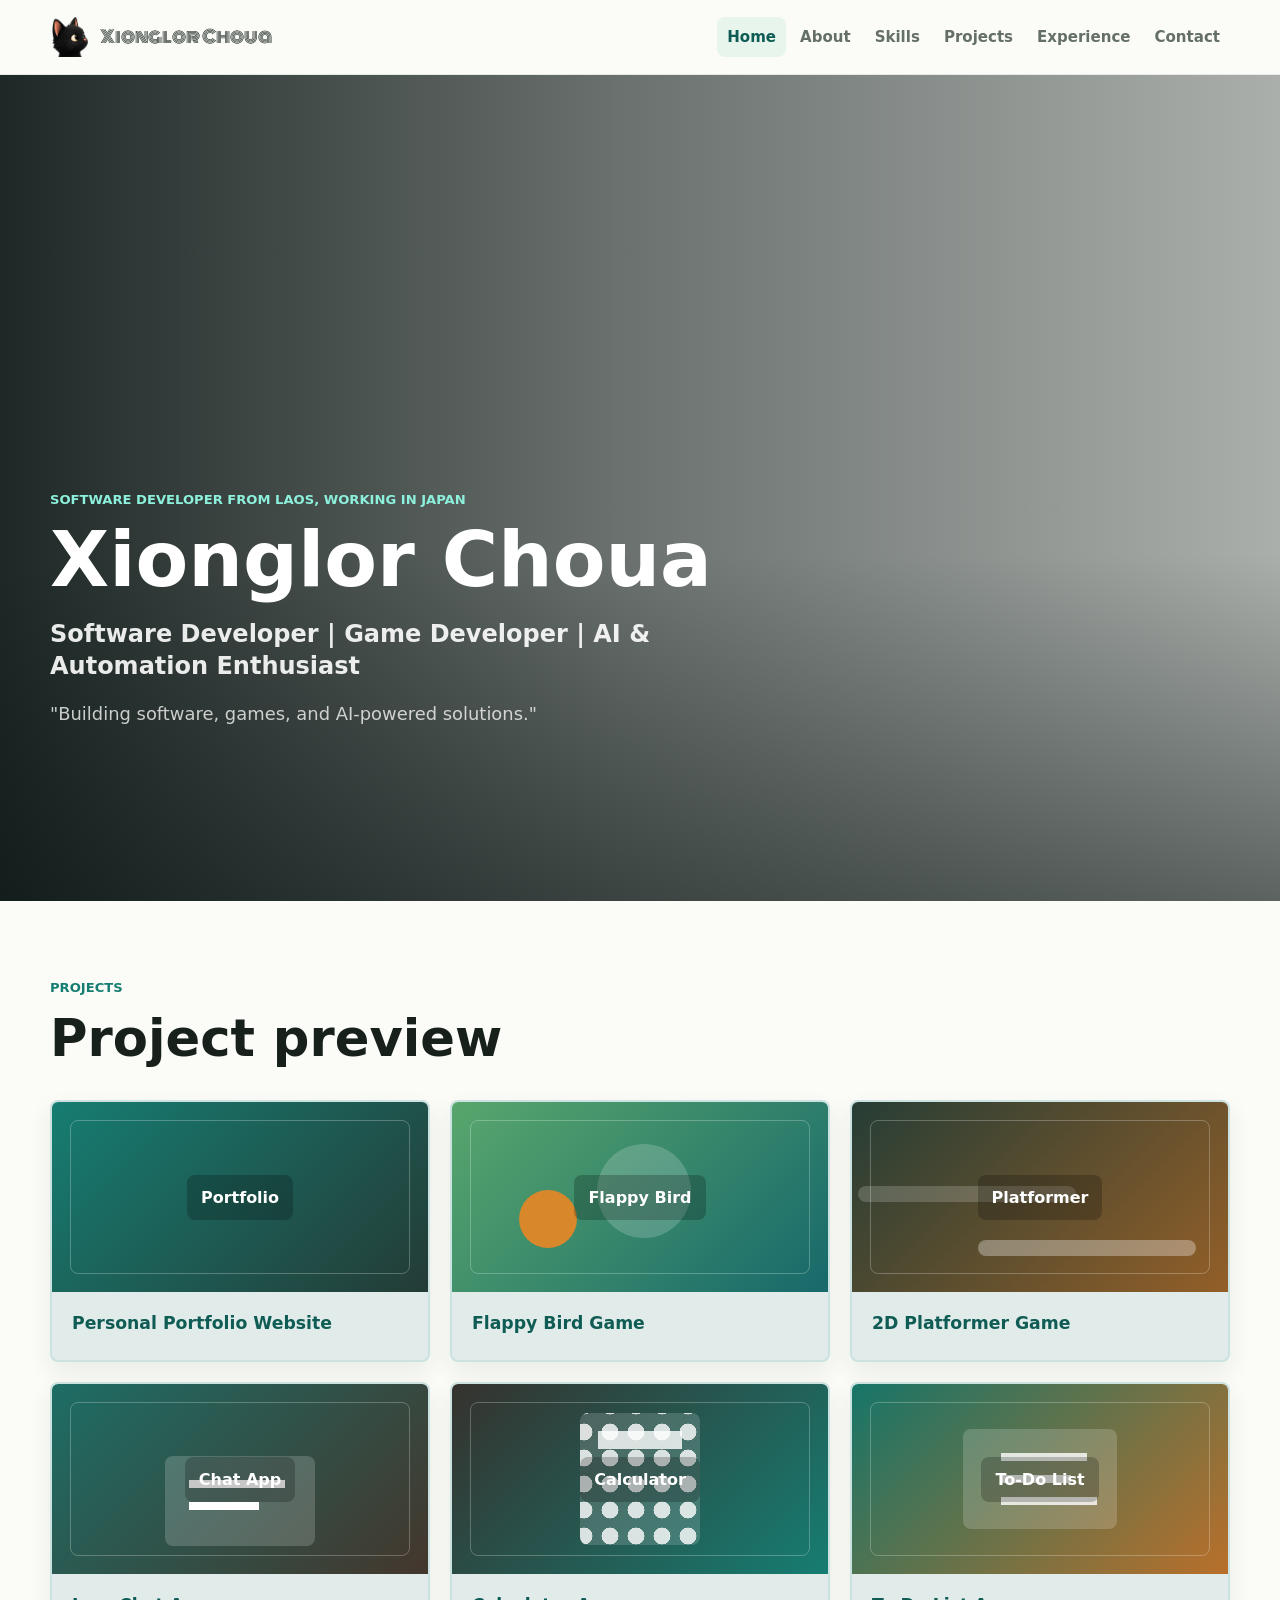
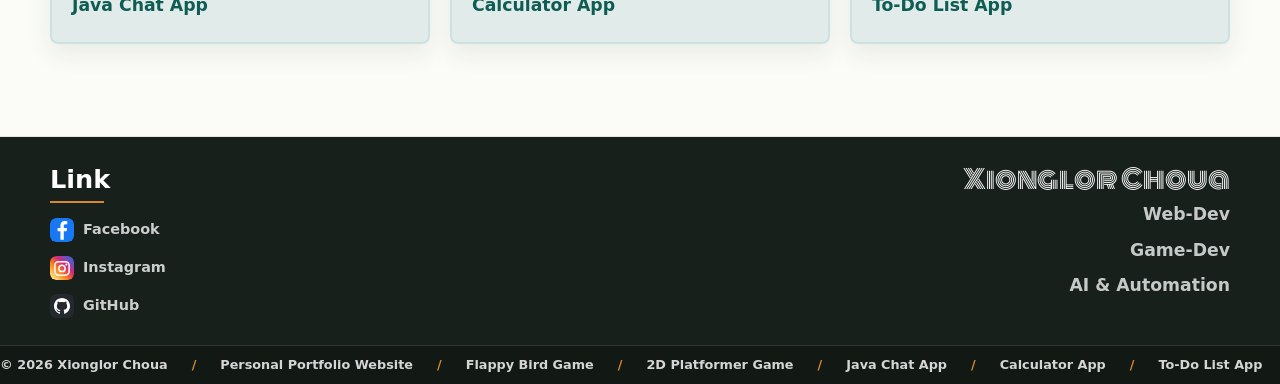
==== index.html @ 0aaa11ef "test" ====
<!DOCTYPE html>
<html lang="en">
  <head>
    <meta charset="UTF-8" />
    <meta name="viewport" content="width=device-width, initial-scale=1.0" />
    <title>Xiong-Dev</title>
    <meta
      name="description"
      content="Personal portfolio home page for Xionglor Choua, a software developer from Laos working in Japan."
    />
    <link rel="icon" type="image/png" href="src/assets/images/favicon.png" />
    <link rel="shortcut icon" type="image/png" href="src/assets/images/favicon.png" />
    <link rel="stylesheet" href="src/assets/css/style.css" />
  </head>
  <body data-page="home">
    <header class="site-header">
      <nav class="navbar" aria-label="Main navigation">
        <a class="logo" href="index.html" aria-label="Xionglor Choua home">
          <img class="logo-icon" src="src/assets/images/icon.png" alt="" width="40" height="40" />
          <span class="logo-name">Xionglor Choua</span>
        </a>

        <button
          class="menu-toggle"
          type="button"
          aria-label="Open navigation menu"
          aria-expanded="false"
          aria-controls="primary-menu"
        >
          <span></span>
          <span></span>
          <span></span>
        </button>

        <ul class="nav-links" id="primary-menu">
          <li><a href="index.html" data-page="home">Home</a></li>
          <li><a href="src/pages/about.html" data-page="about">About</a></li>
          <li><a href="src/pages/skills.html" data-page="skills">Skills</a></li>
          <li><a href="src/pages/projects.html" data-page="projects">Projects</a></li>
          <li><a href="src/pages/experience.html" data-page="experience">Experience</a></li>
          <li><a href="src/pages/contact.html" data-page="contact">Contact</a></li>
        </ul>
      </nav>
    </header>

    <main>
      <section class="hero main-visual" id="home">
        <video class="main-visual-video" autoplay muted loop playsinline preload="metadata" aria-hidden="true">
          <source src="src/assets/videos/main-visual.mp4" type="video/mp4" />
        </video>
        <div class="main-visual-overlay"></div>

        <div class="hero-content reveal">
          <p class="eyebrow">Software Developer from Laos, working in Japan</p>
          <h1>Xionglor Choua</h1>
          <h2>Software Developer | Game Developer | AI &amp; Automation Enthusiast</h2>
          <p class="hero-tagline">"Building software, games, and AI-powered solutions."</p>
        </div>
      </section>

      <section class="section home-projects" aria-labelledby="home-projects-title">
        <div class="section-heading reveal">
          <p class="eyebrow">Projects</p>
          <h2 id="home-projects-title">Project preview</h2>
        </div>

        <div class="home-projects-grid">
          <a class="project-card home-project-card reveal" href="src/pages/projects.html" aria-label="View Personal Portfolio Website project">
            <div class="project-image portfolio-preview" aria-hidden="true">
              <span>Portfolio</span>
            </div>
            <h3>Personal Portfolio Website</h3>
          </a>

          <a class="project-card home-project-card reveal" href="src/pages/projects.html" aria-label="View Flappy Bird Game project">
            <div class="project-image flappy-preview" aria-hidden="true">
              <span>Flappy Bird</span>
            </div>
            <h3>Flappy Bird Game</h3>
          </a>

          <a class="project-card home-project-card reveal" href="src/pages/projects.html" aria-label="View 2D Platformer Game project">
            <div class="project-image platformer-preview" aria-hidden="true">
              <span>Platformer</span>
            </div>
            <h3>2D Platformer Game</h3>
          </a>

          <a class="project-card home-project-card reveal" href="src/pages/projects.html" aria-label="View Java Chat App project">
            <div class="project-image chat-preview" aria-hidden="true">
              <span>Chat App</span>
            </div>
            <h3>Java Chat App</h3>
          </a>

          <a class="project-card home-project-card reveal" href="src/pages/projects.html" aria-label="View Calculator App project">
            <div class="project-image calculator-preview" aria-hidden="true">
              <span>Calculator</span>
            </div>
            <h3>Calculator App</h3>
          </a>

          <a class="project-card home-project-card reveal" href="src/pages/projects.html" aria-label="View To-Do List App project">
            <div class="project-image todo-preview" aria-hidden="true">
              <span>To-Do List</span>
            </div>
            <h3>To-Do List App</h3>
          </a>
        </div>
      </section>
    </main>

    <footer class="site-footer">
      <div class="footer-inner">
        <section class="footer-links" aria-label="Social links">
          <h2>Link</h2>
          <span class="footer-rule"></span>
          <a href="https://www.facebook.com/" target="_blank" rel="noreferrer">
            <img class="footer-social-icon" src="src/assets/images/social-facebook.svg" alt="" width="24" height="24" />
            <span>Facebook</span>
          </a>
          <a href="https://www.instagram.com/" target="_blank" rel="noreferrer">
            <img class="footer-social-icon" src="src/assets/images/social-instagram.svg" alt="" width="24" height="24" />
            <span>Instagram</span>
          </a>
          <a href="https://github.com/" target="_blank" rel="noreferrer">
            <img class="footer-social-icon" src="src/assets/images/social-github.svg" alt="" width="24" height="24" />
            <span>GitHub</span>
          </a>
        </section>

        <section class="footer-brand" aria-label="Developer focus">
          <h2>Xionglor Choua</h2>
          <p>Web-Dev</p>
          <p>Game-Dev</p>
          <p>AI &amp; Automation</p>
        </section>
      </div>

      <div class="footer-marquee" aria-label="Copyright and project list">
        <div class="footer-marquee-track">
          <span>&copy; 2026 Xionglor Choua</span>
          <span>Personal Portfolio Website</span>
          <span>Flappy Bird Game</span>
          <span>2D Platformer Game</span>
          <span>Java Chat App</span>
          <span>Calculator App</span>
          <span>To-Do List App</span>
          <span>&copy; 2026 Xionglor Choua</span>
          <span>Personal Portfolio Website</span>
          <span>Flappy Bird Game</span>
          <span>2D Platformer Game</span>
          <span>Java Chat App</span>
          <span>Calculator App</span>
          <span>To-Do List App</span>
        </div>
      </div>
    </footer>

    <script src="src/assets/js/script.js"></script>
  </body>
</html>
---- src/assets/css/style.css ----
@import url("https://fonts.googleapis.com/css2?family=Monoton&display=swap");

:root {
  --bg: #fbfcf8;
  --surface: #ffffff;
  --surface-soft: #f2f6f3;
  --ink: #17201b;
  --muted: #647067;
  --line: #dfe7e1;
  --primary: #167d72;
  --primary-dark: #0f5c54;
  --accent: #d8872b;
  --accent-soft: #fff2df;
  --green-soft: #e8f5ec;
  --shadow: 0 20px 50px rgba(23, 32, 27, 0.1);
  --radius: 8px;
  --max-width: 1180px;
}

* {
  box-sizing: border-box;
  margin: 0;
  padding: 0;
}

html {
  scroll-behavior: smooth;
  scroll-padding-top: 84px;
}

body {
  background: var(--bg);
  color: var(--ink);
  display: flex;
  min-height: 100vh;
  flex-direction: column;
  font-family: Inter, ui-sans-serif, system-ui, -apple-system, BlinkMacSystemFont, "Segoe UI", sans-serif;
  line-height: 1.6;
}

main {
  flex: 1;
}

img,
svg {
  display: block;
  max-width: 100%;
}

a {
  color: inherit;
  text-decoration: none;
}

button,
input,
textarea {
  font: inherit;
}

.site-header {
  position: sticky;
  top: 0;
  z-index: 20;
  border-bottom: 1px solid rgba(223, 231, 225, 0.8);
  background: rgba(251, 252, 248, 0.9);
  backdrop-filter: blur(18px);
}

.navbar {
  display: flex;
  align-items: center;
  justify-content: space-between;
  width: min(100% - 32px, var(--max-width));
  min-height: 74px;
  margin: 0 auto;
}

.logo {
  display: inline-flex;
  align-items: center;
  gap: 10px;
  color: var(--ink);
  font-weight: 800;
}

.logo-name {
  font-family: "Monoton", sans-serif;
  font-size: 1.08rem;
  font-weight: 400;
}

.logo-icon {
  width: 40px;
  height: 40px;
  border-radius: 8px;
  object-fit: contain;
}

.nav-links {
  display: flex;
  align-items: center;
  gap: 4px;
  list-style: none;
}

.nav-links a {
  display: inline-flex;
  min-height: 40px;
  align-items: center;
  border-radius: 8px;
  color: var(--muted);
  font-size: 0.94rem;
  font-weight: 700;
  padding: 0 10px;
  transition: background 180ms ease, color 180ms ease;
}

.nav-links a:hover,
.nav-links a.active {
  background: var(--green-soft);
  color: var(--primary-dark);
}

.menu-toggle {
  display: none;
  width: 44px;
  height: 44px;
  align-items: center;
  justify-content: center;
  flex-direction: column;
  gap: 5px;
  border: 1px solid var(--line);
  border-radius: 8px;
  background: var(--surface);
  cursor: pointer;
}

.menu-toggle span {
  width: 20px;
  height: 2px;
  border-radius: 99px;
  background: var(--ink);
  transition: transform 180ms ease, opacity 180ms ease;
}

.menu-toggle.is-open span:nth-child(1) {
  transform: translateY(7px) rotate(45deg);
}

.menu-toggle.is-open span:nth-child(2) {
  opacity: 0;
}

.menu-toggle.is-open span:nth-child(3) {
  transform: translateY(-7px) rotate(-45deg);
}

.section {
  width: min(100% - 32px, var(--max-width));
  margin: 0 auto;
  padding: 92px 0;
}

.section-muted {
  width: 100%;
  max-width: none;
  padding-inline: max(16px, calc((100% - var(--max-width)) / 2));
  background: var(--surface-soft);
}

.hero {
  position: relative;
  display: grid;
  width: 100%;
  min-height: calc(100svh - 74px);
  align-items: end;
  overflow: hidden;
  isolation: isolate;
  padding: clamp(88px, 12vw, 140px) max(16px, calc((100% - var(--max-width)) / 2));
}

.hero-content {
  position: relative;
  z-index: 1;
  max-width: 780px;
}

.main-visual-video,
.main-visual-overlay {
  position: absolute;
  inset: 0;
}

.main-visual-video {
  z-index: -2;
  width: 100%;
  height: 100%;
  object-fit: cover;
}

.main-visual-overlay {
  z-index: -1;
  background:
    linear-gradient(90deg, rgba(7, 18, 16, 0.9), rgba(7, 18, 16, 0.58) 48%, rgba(7, 18, 16, 0.3)),
    linear-gradient(0deg, rgba(7, 18, 16, 0.5), rgba(7, 18, 16, 0.04) 42%);
}

.main-visual .eyebrow {
  color: #8df0dc;
}

.eyebrow {
  color: var(--primary);
  font-size: 0.82rem;
  font-weight: 800;
  margin-bottom: 12px;
  text-transform: uppercase;
}

.hero h1 {
  max-width: 720px;
  color: #ffffff;
  font-size: clamp(3rem, 6vw, 5.7rem);
  line-height: 0.98;
  margin-bottom: 20px;
}

.hero h2 {
  max-width: 760px;
  color: rgba(255, 255, 255, 0.9);
  font-size: clamp(1.1rem, 2vw, 1.5rem);
  font-weight: 800;
  line-height: 1.35;
  margin-bottom: 18px;
}

.hero-tagline {
  max-width: 600px;
  color: rgba(255, 255, 255, 0.76);
  font-size: 1.12rem;
  margin-bottom: 32px;
}

.button {
  display: inline-flex;
  min-height: 48px;
  align-items: center;
  justify-content: center;
  border: 1px solid transparent;
  border-radius: 8px;
  cursor: pointer;
  font-weight: 800;
  padding: 0 20px;
  transition: transform 180ms ease, box-shadow 180ms ease, background 180ms ease, color 180ms ease;
}

.button:hover {
  transform: translateY(-2px);
}

.button-primary {
  background: var(--primary);
  box-shadow: 0 14px 28px rgba(22, 125, 114, 0.24);
  color: #ffffff;
}

.button-primary:hover {
  background: var(--primary-dark);
}

.button-secondary {
  border-color: var(--line);
  background: var(--surface);
  color: var(--ink);
}

.button-secondary:hover {
  box-shadow: var(--shadow);
}

.section-heading {
  max-width: 760px;
  margin-bottom: 34px;
}

.section-heading h2 {
  font-size: clamp(2rem, 4vw, 3.2rem);
  line-height: 1.1;
}

.about-grid {
  display: grid;
  align-items: start;
  grid-template-columns: 1fr 0.85fr;
  gap: 34px;
}

.about-grid p {
  color: var(--muted);
  font-size: 1.04rem;
  margin-bottom: 18px;
}

.stats-grid {
  display: grid;
  grid-template-columns: repeat(2, minmax(0, 1fr));
  gap: 14px;
}

.stat-card,
.skill-card,
.project-card,
.contact-details a,
.contact-form {
  border: 1px solid var(--line);
  border-radius: var(--radius);
  background: var(--surface);
  box-shadow: 0 12px 30px rgba(23, 32, 27, 0.06);
}

.stat-card {
  display: grid;
  min-height: 118px;
  align-content: center;
  gap: 4px;
  padding: 22px;
}

.stat-card strong {
  color: var(--primary);
  font-size: 2rem;
  line-height: 1;
}

.stat-card span {
  color: var(--muted);
  font-weight: 700;
}

.skills-grid {
  display: grid;
  grid-template-columns: repeat(5, minmax(0, 1fr));
  gap: 16px;
  width: min(100%, var(--max-width));
  margin: 0 auto;
}

.skill-card {
  min-height: 148px;
  padding: 22px;
  transition: border-color 180ms ease, box-shadow 180ms ease, transform 180ms ease;
}

.skill-card:hover {
  border-color: rgba(22, 125, 114, 0.45);
  box-shadow: var(--shadow);
  transform: translateY(-6px);
}

.skill-card span {
  display: block;
  color: var(--ink);
  font-size: 1.08rem;
  font-weight: 900;
  margin-bottom: 10px;
}

.skill-card p,
.project-content p,
.timeline-item p {
  color: var(--muted);
}

.projects-grid {
  display: grid;
  grid-template-columns: repeat(3, minmax(0, 1fr));
  gap: 20px;
}

.home-projects {
  padding-top: 76px;
}

.home-projects-grid {
  display: grid;
  grid-template-columns: repeat(3, minmax(0, 1fr));
  gap: 20px;
}

.project-card {
  overflow: hidden;
  transition: border-color 180ms ease, box-shadow 180ms ease, transform 180ms ease;
}

.project-card:hover {
  border-color: rgba(216, 135, 43, 0.5);
  box-shadow: var(--shadow);
  transform: translateY(-6px);
}

.home-project-card {
  display: block;
  border: 2px solid rgba(22, 125, 114, 0.22);
  background: #ffffff;
  box-shadow: 0 10px 24px rgba(23, 32, 27, 0.08);
}

.home-project-card:focus-visible {
  border-color: var(--accent);
  outline: 3px solid rgba(216, 135, 43, 0.25);
  outline-offset: 3px;
}

.home-project-card .project-image {
  transform: scale(1);
  transform-origin: center;
  transition: filter 420ms ease, transform 420ms cubic-bezier(0.22, 1, 0.36, 1);
}

.home-project-card:hover .project-image,
.home-project-card:focus-visible .project-image {
  filter: saturate(1.12);
  transform: scale(1.06);
}

.home-project-card h3 {
  position: relative;
  z-index: 2;
  min-height: 68px;
  border-top: 0;
  background: rgba(15, 92, 84, 0.12);
  color: var(--primary-dark);
  padding: 20px;
  font-size: 1.08rem;
  font-weight: 900;
  line-height: 1.3;
}

.project-image {
  display: grid;
  min-height: 190px;
  place-items: center;
  background: var(--project-bg, linear-gradient(135deg, #167d72, #243b36));
  color: #ffffff;
  font-weight: 900;
  isolation: isolate;
  overflow: hidden;
  position: relative;
}

.project-image::before,
.project-image::after {
  content: "";
  position: absolute;
  z-index: -1;
}

.project-image::before {
  inset: 18px;
  border: 1px solid rgba(255, 255, 255, 0.25);
  border-radius: 8px;
}

.project-image span {
  border-radius: 8px;
  background: rgba(0, 0, 0, 0.22);
  position: relative;
  padding: 10px 14px;
}

.portfolio-preview {
  --project-bg: linear-gradient(135deg, #167d72, #243b36);
}

.flappy-preview {
  --project-bg: linear-gradient(135deg, #58a66c, #17696b);
}

.flappy-preview::after {
  width: 58px;
  height: 58px;
  border-radius: 50%;
  background: var(--accent);
  box-shadow: 96px -28px 0 18px rgba(255, 255, 255, 0.18);
  transform: translate(-92px, 22px);
}

.platformer-preview {
  --project-bg: linear-gradient(135deg, #263d35, #935f28);
}

.platformer-preview::after {
  right: 32px;
  bottom: 36px;
  width: 58%;
  height: 16px;
  border-radius: 99px;
  background: rgba(255, 255, 255, 0.32);
  box-shadow: -120px -54px 0 0 rgba(255, 255, 255, 0.18);
}

.chat-preview {
  --project-bg: linear-gradient(135deg, #1d6d65, #44362c);
}

.chat-preview::after {
  width: 150px;
  height: 90px;
  border-radius: 8px;
  background:
    linear-gradient(#ffffff 0 0) 24px 24px / 96px 8px no-repeat,
    linear-gradient(#ffffff 0 0) 24px 46px / 70px 8px no-repeat,
    rgba(255, 255, 255, 0.18);
  transform: translateY(22px);
}

.calculator-preview {
  --project-bg: linear-gradient(135deg, #35322e, #167d72);
}

.calculator-preview::after {
  width: 120px;
  height: 132px;
  border-radius: 8px;
  background:
    linear-gradient(rgba(255, 255, 255, 0.8) 0 0) 18px 18px / 84px 18px no-repeat,
    radial-gradient(circle, rgba(255, 255, 255, 0.8) 45%, transparent 47%) 17px 58px / 26px 26px,
    rgba(255, 255, 255, 0.16);
}

.todo-preview {
  --project-bg: linear-gradient(135deg, #177568, #b96f2a);
}

.todo-preview::after {
  width: 154px;
  height: 100px;
  border-radius: 8px;
  background:
    linear-gradient(rgba(255, 255, 255, 0.8) 0 0) 38px 24px / 86px 8px no-repeat,
    linear-gradient(rgba(255, 255, 255, 0.8) 0 0) 38px 46px / 70px 8px no-repeat,
    linear-gradient(rgba(255, 255, 255, 0.8) 0 0) 38px 68px / 96px 8px no-repeat,
    rgba(255, 255, 255, 0.18);
}

.project-content {
  padding: 22px;
}

.project-content h3,
.timeline-item h3 {
  font-size: 1.22rem;
  margin-bottom: 8px;
}

.tags {
  display: flex;
  flex-wrap: wrap;
  gap: 8px;
  margin: 18px 0;
}

.tags span {
  border-radius: 8px;
  background: var(--green-soft);
  color: var(--primary-dark);
  font-size: 0.82rem;
  font-weight: 800;
  padding: 6px 9px;
}

.project-actions {
  display: flex;
  gap: 10px;
}

.project-actions a {
  display: inline-flex;
  min-height: 40px;
  align-items: center;
  justify-content: center;
  border: 1px solid var(--line);
  border-radius: 8px;
  color: var(--ink);
  font-weight: 800;
  padding: 0 12px;
  transition: background 180ms ease, color 180ms ease, border-color 180ms ease;
}

.project-actions a:hover {
  border-color: var(--primary);
  background: var(--primary);
  color: #ffffff;
}

.timeline {
  position: relative;
  display: grid;
  gap: 18px;
  width: min(100%, 850px);
  margin: 0 auto;
}

.timeline::before {
  content: "";
  position: absolute;
  top: 14px;
  bottom: 14px;
  left: 11px;
  width: 2px;
  background: var(--line);
}

.timeline-item {
  display: grid;
  grid-template-columns: 24px 1fr;
  gap: 18px;
  position: relative;
}

.timeline-dot {
  z-index: 1;
  width: 24px;
  height: 24px;
  border: 6px solid var(--surface-soft);
  border-radius: 50%;
  background: var(--primary);
  box-shadow: 0 0 0 1px rgba(22, 125, 114, 0.25);
}

.timeline-item > div {
  border: 1px solid var(--line);
  border-radius: var(--radius);
  background: var(--surface);
  padding: 24px;
}

.timeline-date {
  color: var(--accent);
  font-size: 0.86rem;
  font-weight: 900;
  margin-bottom: 4px;
  text-transform: uppercase;
}

.contact-grid {
  display: grid;
  grid-template-columns: 0.82fr 1fr;
  gap: 28px;
}

.contact-details {
  display: grid;
  gap: 14px;
}

.contact-details a {
  display: grid;
  gap: 4px;
  padding: 20px;
  transition: border-color 180ms ease, transform 180ms ease;
}

.contact-details a:hover {
  border-color: var(--primary);
  transform: translateY(-3px);
}

.contact-details strong {
  color: var(--primary-dark);
}

.contact-details span {
  color: var(--muted);
  overflow-wrap: anywhere;
}

.contact-form {
  display: grid;
  gap: 10px;
  padding: 24px;
}

.contact-form label {
  font-weight: 800;
}

.contact-form input,
.contact-form textarea {
  width: 100%;
  border: 1px solid var(--line);
  border-radius: 8px;
  background: #ffffff;
  color: var(--ink);
  padding: 13px 14px;
  outline: none;
  transition: border-color 180ms ease, box-shadow 180ms ease;
}

.contact-form input:focus,
.contact-form textarea:focus {
  border-color: var(--primary);
  box-shadow: 0 0 0 4px rgba(22, 125, 114, 0.12);
}

.contact-form textarea {
  resize: vertical;
}

.contact-form button {
  width: fit-content;
  margin-top: 8px;
}

.form-status {
  min-height: 24px;
  color: var(--primary-dark);
  font-weight: 800;
}

.site-footer {
  border-top: 1px solid var(--line);
  background: var(--ink);
  color: rgba(255, 255, 255, 0.82);
  overflow: hidden;
}

.footer-inner {
  display: grid;
  width: min(100% - 32px, var(--max-width));
  grid-template-columns: 1fr 1fr;
  gap: 28px;
  margin: 0 auto;
  padding: 30px 0 24px;
}

.footer-links,
.footer-brand {
  display: grid;
  align-content: start;
  gap: 8px;
}

.footer-links h2,
.footer-brand h2 {
  color: #ffffff;
  font-size: clamp(1.35rem, 2vw, 2rem);
  line-height: 1;
}

.footer-rule {
  display: block;
  width: 54px;
  height: 2px;
  background: var(--accent);
  margin: 0 0 4px;
}

.footer-links a {
  display: inline-flex;
  width: fit-content;
  min-height: 30px;
  align-items: center;
  gap: 9px;
  color: rgba(255, 255, 255, 0.78);
  font-size: 0.9rem;
  font-weight: 800;
  transition: color 180ms ease, transform 180ms ease;
}

.footer-links a:hover {
  color: #ffffff;
  transform: translateX(4px);
}

.footer-social-icon {
  width: 24px;
  height: 24px;
  border-radius: 6px;
  object-fit: contain;
}

.footer-brand {
  justify-items: end;
  text-align: right;
}

.footer-brand h2 {
  font-family: "Monoton", sans-serif;
  font-weight: 400;
}

.footer-brand p {
  color: rgba(255, 255, 255, 0.76);
  font-size: clamp(0.9rem, 1.5vw, 1.08rem);
  font-weight: 800;
}

.footer-marquee {
  border-top: 1px solid rgba(255, 255, 255, 0.12);
  background: rgba(0, 0, 0, 0.22);
  overflow: hidden;
  white-space: nowrap;
}

.footer-marquee-track {
  display: inline-flex;
  min-width: max-content;
  gap: 24px;
  padding: 9px 0;
  animation: footerSlide 28s linear infinite;
}

.footer-marquee-track span {
  color: rgba(255, 255, 255, 0.82);
  font-size: 0.8rem;
  font-weight: 800;
}

.footer-marquee-track span::after {
  content: "/";
  color: var(--accent);
  margin-left: 24px;
}

@keyframes footerSlide {
  from {
    transform: translateX(0);
  }

  to {
    transform: translateX(-50%);
  }
}

.reveal {
  opacity: 0;
  transform: translate3d(0, 44px, 0);
  transition:
    opacity 900ms cubic-bezier(0.22, 1, 0.36, 1),
    transform 900ms cubic-bezier(0.22, 1, 0.36, 1);
  will-change: opacity, transform;
}

.reveal.is-visible {
  opacity: 1;
  transform: translate3d(0, 0, 0);
  will-change: auto;
}

.skills-grid .reveal:nth-child(2),
.projects-grid .reveal:nth-child(2) {
  transition-delay: 80ms;
}

.skills-grid .reveal:nth-child(3),
.projects-grid .reveal:nth-child(3) {
  transition-delay: 160ms;
}

.skills-grid .reveal:nth-child(4),
.projects-grid .reveal:nth-child(4) {
  transition-delay: 240ms;
}

.skills-grid .reveal:nth-child(5),
.projects-grid .reveal:nth-child(5) {
  transition-delay: 320ms;
}

.skills-grid .reveal:nth-child(6),
.projects-grid .reveal:nth-child(6) {
  transition-delay: 400ms;
}

.skills-grid .reveal:nth-child(7) {
  transition-delay: 480ms;
}

.skills-grid .reveal:nth-child(8) {
  transition-delay: 560ms;
}

.skills-grid .reveal:nth-child(9) {
  transition-delay: 640ms;
}

.skills-grid .reveal:nth-child(10) {
  transition-delay: 720ms;
}

@media (max-width: 980px) {
  .nav-links {
    position: absolute;
    top: 74px;
    right: 16px;
    display: grid;
    width: min(320px, calc(100vw - 32px));
    max-height: calc(100vh - 96px);
    overflow-y: auto;
    border: 1px solid var(--line);
    border-radius: 8px;
    background: var(--surface);
    box-shadow: var(--shadow);
    padding: 10px;
    transform: translateY(-10px);
    opacity: 0;
    pointer-events: none;
    transition: opacity 180ms ease, transform 180ms ease;
  }

  .nav-links.is-open {
    transform: translateY(0);
    opacity: 1;
    pointer-events: auto;
  }

  .nav-links a {
    justify-content: flex-start;
    width: 100%;
  }

  .menu-toggle {
    display: inline-flex;
  }

  .about-grid,
  .contact-grid {
    grid-template-columns: 1fr;
  }

  .hero {
    min-height: calc(100svh - 74px);
    padding-top: 96px;
    padding-bottom: 72px;
  }

  .skills-grid {
    grid-template-columns: repeat(2, minmax(0, 1fr));
  }

  .projects-grid,
  .home-projects-grid {
    grid-template-columns: repeat(2, minmax(0, 1fr));
  }
}

@media (max-width: 680px) {
  .navbar,
  .section {
    width: min(100% - 24px, var(--max-width));
  }

  .section,
  .section-muted {
    padding-top: 68px;
    padding-bottom: 68px;
  }

  .hero {
    padding-top: 82px;
    padding-bottom: 56px;
  }

  .hero h1 {
    font-size: clamp(2.55rem, 16vw, 3.6rem);
  }

  .project-actions {
    display: grid;
  }

  .button,
  .project-actions a {
    width: 100%;
  }

  .stats-grid,
  .skills-grid,
  .projects-grid,
  .home-projects-grid {
    grid-template-columns: 1fr;
  }

  .project-image {
    min-height: 170px;
  }

  .contact-form button {
    width: 100%;
  }

  .footer-inner {
    grid-template-columns: 1fr;
    gap: 20px;
    padding: 26px 0 22px;
  }

  .footer-brand {
    justify-items: start;
    text-align: left;
  }

  .footer-marquee-track {
    animation-duration: 34s;
  }
}

@media (prefers-reduced-motion: reduce) {
  html {
    scroll-behavior: auto;
  }

  *,
  *::before,
  *::after {
    transition-duration: 0.01ms !important;
    animation-duration: 0.01ms !important;
    animation-iteration-count: 1 !important;
  }

  .reveal {
    opacity: 1;
    transform: none;
    transition-delay: 0ms;
  }

  .footer-marquee-track {
    animation: none;
  }
}
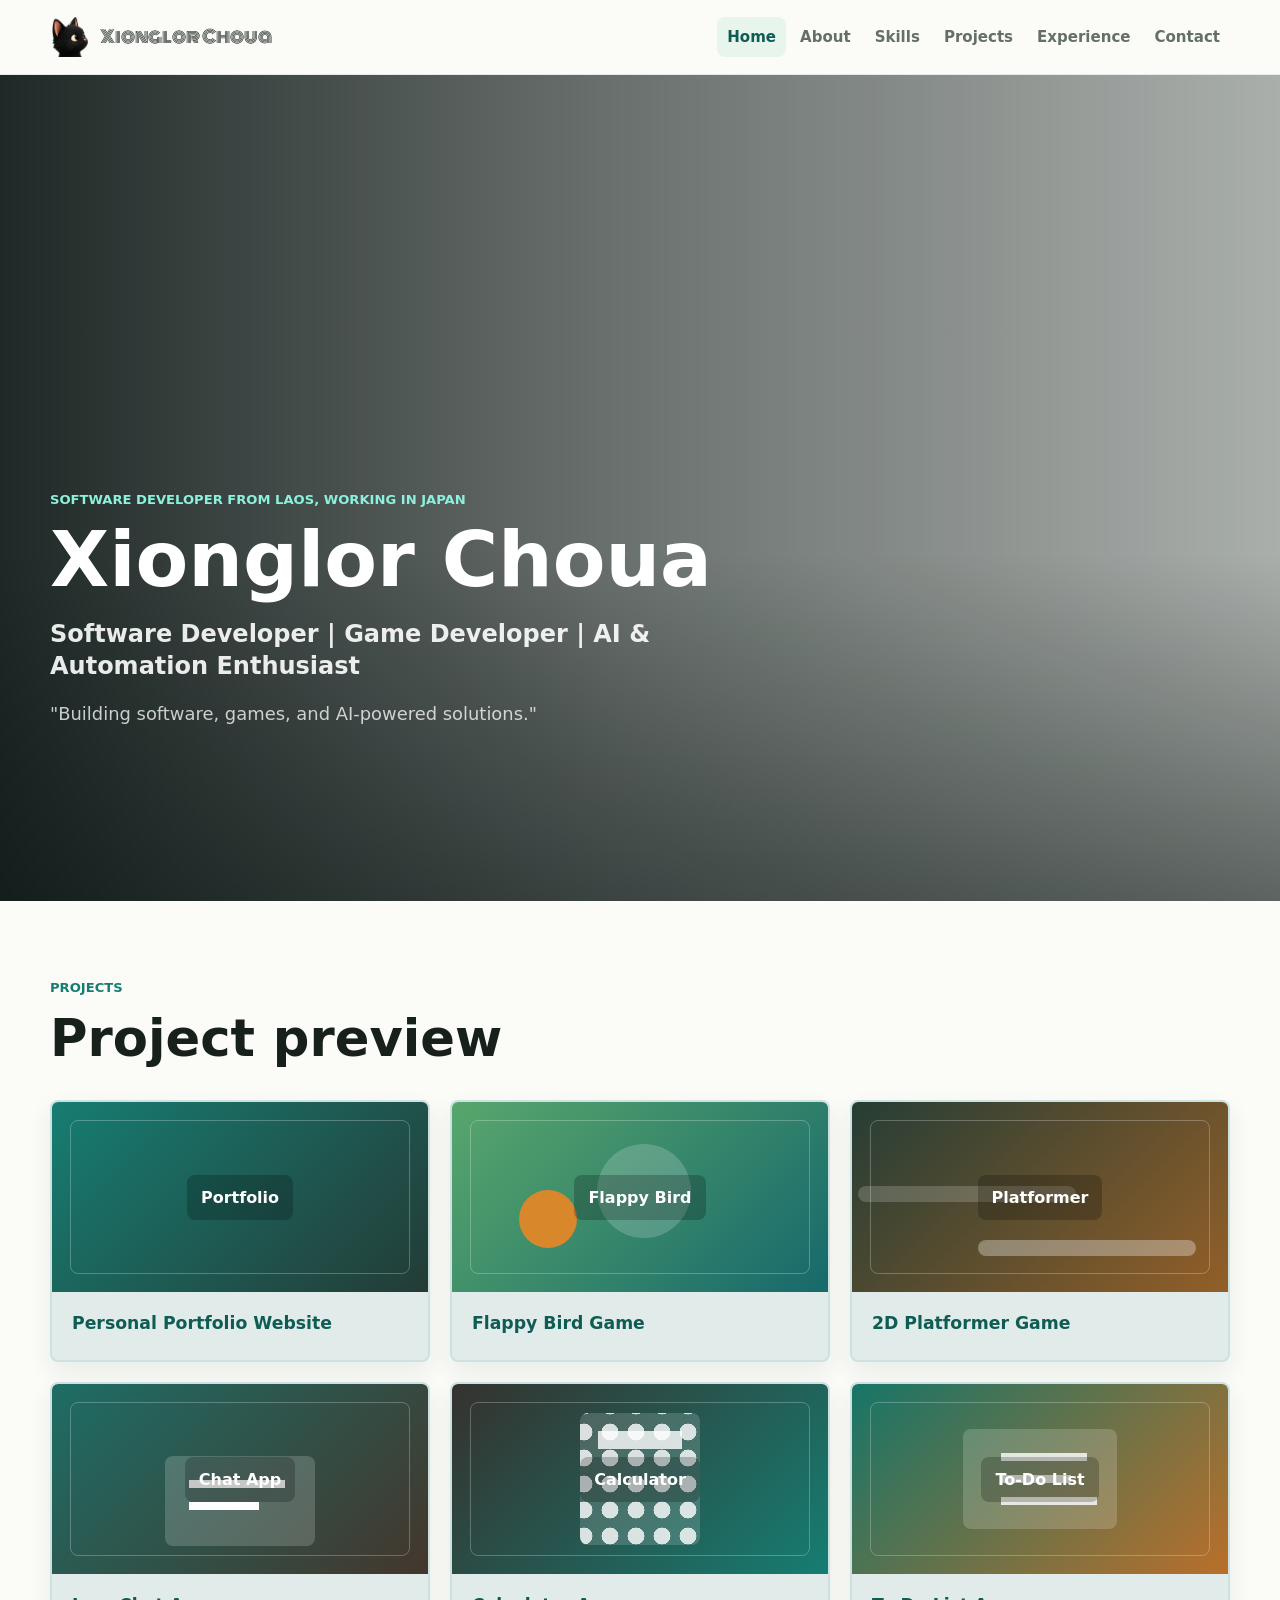
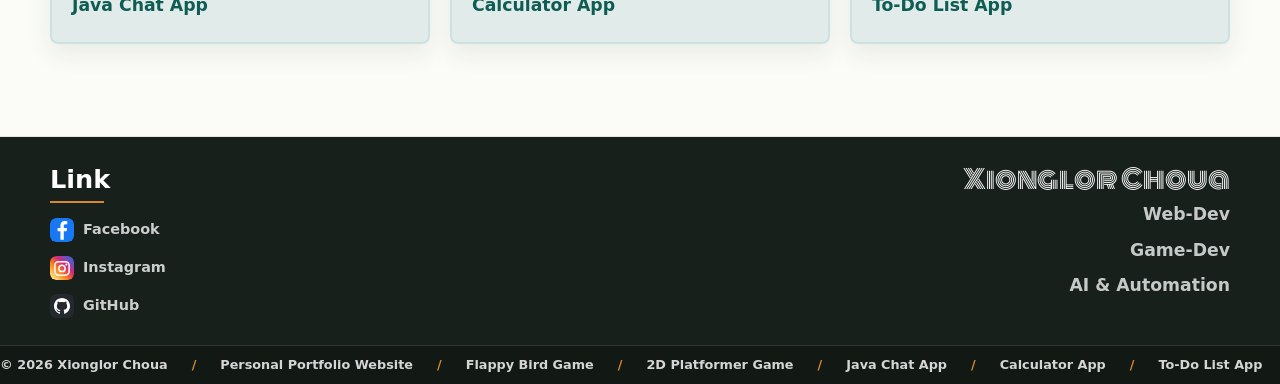
==== commit 762c558b: "Fakkkk safariiiiii" ====
--- a/index.html
+++ b/index.html
@@ -45,7 +45,20 @@
 
     <main>
       <section class="hero main-visual" id="home">
-        <video class="main-visual-video" autoplay muted loop playsinline preload="metadata" aria-hidden="true">
+        <video
+          class="main-visual-video"
+          autoplay
+          muted
+          loop
+          playsinline
+          webkit-playsinline
+          disablepictureinpicture
+          disableremoteplayback
+          controlslist="nodownload nofullscreen noremoteplayback"
+          x-webkit-airplay="deny"
+          preload="auto"
+          aria-hidden="true"
+        >
           <source src="src/assets/videos/main-visual.mp4" type="video/mp4" />
         </video>
         <div class="main-visual-overlay"></div>
--- a/src/assets/css/style.css
+++ b/src/assets/css/style.css
@@ -198,6 +198,17 @@
   width: 100%;
   height: 100%;
   object-fit: cover;
+  pointer-events: none;
+  -webkit-transform: translateZ(0);
+  transform: translateZ(0);
+}
+
+.main-visual-video::-webkit-media-controls,
+.main-visual-video::-webkit-media-controls-panel,
+.main-visual-video::-webkit-media-controls-play-button,
+.main-visual-video::-webkit-media-controls-start-playback-button {
+  display: none !important;
+  -webkit-appearance: none;
 }
 
 .main-visual-overlay {
